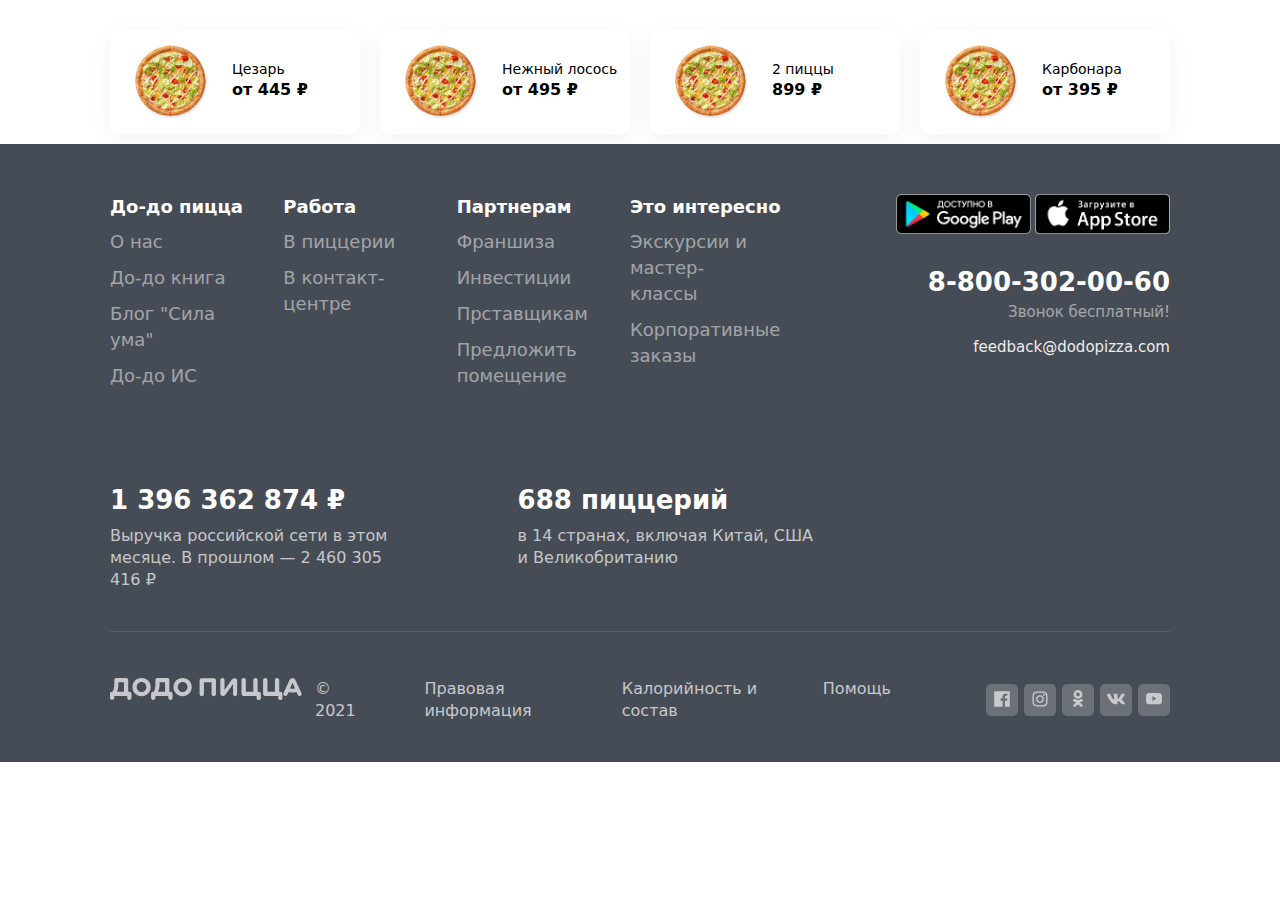
==== index.html @ 7f2f7909 "header menu list" ====
<!DOCTYPE html>
<html lang="en">
  <head>
    <meta charset="utf-8" />
    <meta name="viewport" content="width=device-width, initial-scale=1.0" />
    <title>title</title>
    <link rel="preconnect" href="https://fonts.googleapis.com" />
    <link rel="preconnect" href="https://fonts.gstatic.com" crossorigin />
    <link
      href="https://fonts.googleapis.com/css2?family=Nunito:wght@400;600;700&display=swap"
      rel="stylesheet"
    />
    <link rel="stylesheet" href="index.css" />
  </head>
  <header>
    <div class="container">
      <div class="header__menu-box">
      <nav class="header__menu / header-menu">

          <button type="button" class="header-menu__button">
            <img src="img/header-list-pizza.png" class="header-menu__pizza" alt="pizza">
            <div class="header-menu__items">
              <div class="header-menu__items__name">Цезарь</div>
              <div class="header-menu__items__price">от 445 ₽</div>
            </div>
          </button>

          <button type="button" class="header-menu__button">
            <img src="img/header-list-pizza.png" class="header-menu__pizza" alt="pizza">
            <div class="header-menu__items">
              <div class="header-menu__items__name">Нежный лосось</div>
            <div class="header-menu__items__price">от 495 ₽</div>
          </div>
          </button>

          <button type="button" class="header-menu__button">
            <img src="img/header-list-pizza.png" class="header-menu__pizza" alt="pizza">
            <div class="header-menu__items">
              <div class="header-menu__items__name"> 2 пиццы</div>
              <div class="header-menu__items__price"> 899 ₽</div>
             </div>
          </button>

          <button type="button" class="header-menu__button">
            <img src="img/header-list-pizza.png" class="header-menu__pizza" alt="pizza">
            <div class="header-menu__items">
              <div class="header-menu__items__name">Карбонара</div>
              <div class="header-menu__items__price">от 395 ₽</div>
            </div>
          </button>

      </div>
    </div>
    </div>
  </header>

  <footer class="footer">
    <div class="container">
      <div class="footer__menu-box">

        <nav class="footer__menu / footer-menu">
          <div class="footer-menu__description">
            <h4 class="footer-menu__name">До-до пицца</h4>
            <ul class="footer-menu__list">
              <li class="footer-list__opt">
                <a href="#" class="footer-menu__link">О нас</a>
              </li>

              <li class="footer-list__opt">
                <a href="#" class="footer-menu__link">До-до книга</a>
              </li>

              <li class="footer-list__opt">
                <a href="#" class="footer-menu__link">Блог "Сила ума"</a>
              </li>

              <li class="footer-list__opt">
                <a href="#" class="footer-menu__link">До-до ИС</a>
              </li>
            </ul>
          </div>
          <div class="footer-menu__description">
            <h4 class="footer-menu__name">Работа</h4>
            <ul class="footer-menu__list">
              <li class="footer-list__opt">
                <a href="#" class="footer-menu__link">В пиццерии</a>
              </li>
              <li class="footer-list__opt">
                <a href="#" class="footer-menu__link">В контакт-центре</a>
              </li>
            </ul>
          </div>

          <div class="footer-menu__description">
            <h4 class="footer-menu__name">Партнерам</h4>
            <ul class="footer-menu__list">
              <li class="footer-list__opt">
                <a href="#" class="footer-menu__link">Франшиза</a>
              </li>
              <li class="footer-list__opt">
                <a href="#" class="footer-menu__link">Инвестиции</a>
              </li>
              <li class="footer-list__opt">
                <a href="#" class="footer-menu__link">Прставщикам</a>
              </li>
              <li class="footer-list__opt">
                <a href="#" class="footer-menu__link">Предложить помещение</a>
              </li>
            </ul>
          </div>

          <div class="footer-menu__description">
            <h4 class="footer-menu__name">Это интересно</h4>
            <ul class="footer-menu__list">
              <li class="footer-list__opt">
                <a href="#" class="footer-menu__link"
                  >Экскурсии и мастер-классы</a
                >
              </li>
              <li class="footer-list__opt">
                <a href="#" class="footer-menu__link">Корпоративные заказы</a>
              </li>
            </ul>
          </div>
        </nav>

        <!--contacts sancho-->

        <div class="footer__contacts / footer-contacts">
          <div class="footer-contacts__img__container">
            <a
              href="https://apps.apple.com/ru/app/додо-пицца-доставка-пиццы/id894649641"
              target="_blank"
              ><img class="footer-contacts__img" src="img/google-store.png"
            /></a>
            <a
              href="https://play.google.com/store/apps/details?id=ru.dodopizza.app&hl=ru&gl=RU"
              target="_blank"
              ><img class="footer-contacts__img" src="img/app-store.png"
            /></a>
          </div>
          <a class="footer-contacts__number" href="tel:+88003020060"
            >8-800-302-00-60</a
          ><br />
          <p class="footer-contacts__call">Звонок бесплатный!</p>
          <a class="footer-contacts__mail" href="feedback@dodopizza.com"
            >feedback@dodopizza.com</a
          >
        </div>
      </div>

      <!--contacts Aleksander-->

      <div class="footer__info / footer-info">
        <div class="footer-total">
          <h3 class="footer-total__item">1 396 362 874 ₽</h3>
          <p class="footer-total__text">
            Выручка российской сети в этом месяце. В прошлом — 2 460 305 416 ₽
          </p>
        </div>

        <div class="footer-total">
          <h3 class="footer-total__item">688 пиццерий</h3>
          <p class="footer-total__text">
            в 14 странах, включая Китай, США и Великобританию
          </p>
        </div>
      </div>

      <!--contacts Anatolyi-->
      <div class="footer__copy / footer-copy">
        <div class="footer-copy__logo">
          <div class="footer-copy__img">
            <img src="img/logo-dodo.svg" alt="ДОДО ПИЦЦА" />
          </div>
          <p class="footer-copy__year">&copy; 2021</p>
        </div>
        <div class="footer-copy__info">
          <a href="#" class="footer-copy__text">Правовая информация</a>
          <a href="#" class="footer-copy__text">Калорийность и состав</a>
          <a href="#" class="footer-copy__text">Помощь</a>
        </div>
        <div class="footer-copy__socialLinks">
          <div class="footer-copy__social">
            <a href="#"><img src="img/icon-facebook_.svg" alt="fb" /></a>
          </div>
          <div class="footer-copy__social">
            <a class="link" href="#"
              ><img src="img/icon-instagram.svg" alt="Instagram"
            /></a>
          </div>
          <div class="footer-copy__social">
            <a href="#"><img src="img/icon-odnoklassniki.svg" alt="OK" /></a>
          </div>
          <div class="footer-copy__social">
            <a href="#"><img src="img/icon-vk.svg" alt="VK" /></a>
          </div>
          <div class="footer-copy__social">
            <a href="#"><img src="img/icon-youtube.svg" alt="youtube" /></a>
          </div>
        </div>
      </div>
    </div>
  </footer>
</html>
---- index.css ----
@import "base.css";
@import "normalize.css";
@import "footer/footer.css";
@import "header/header-list.css";
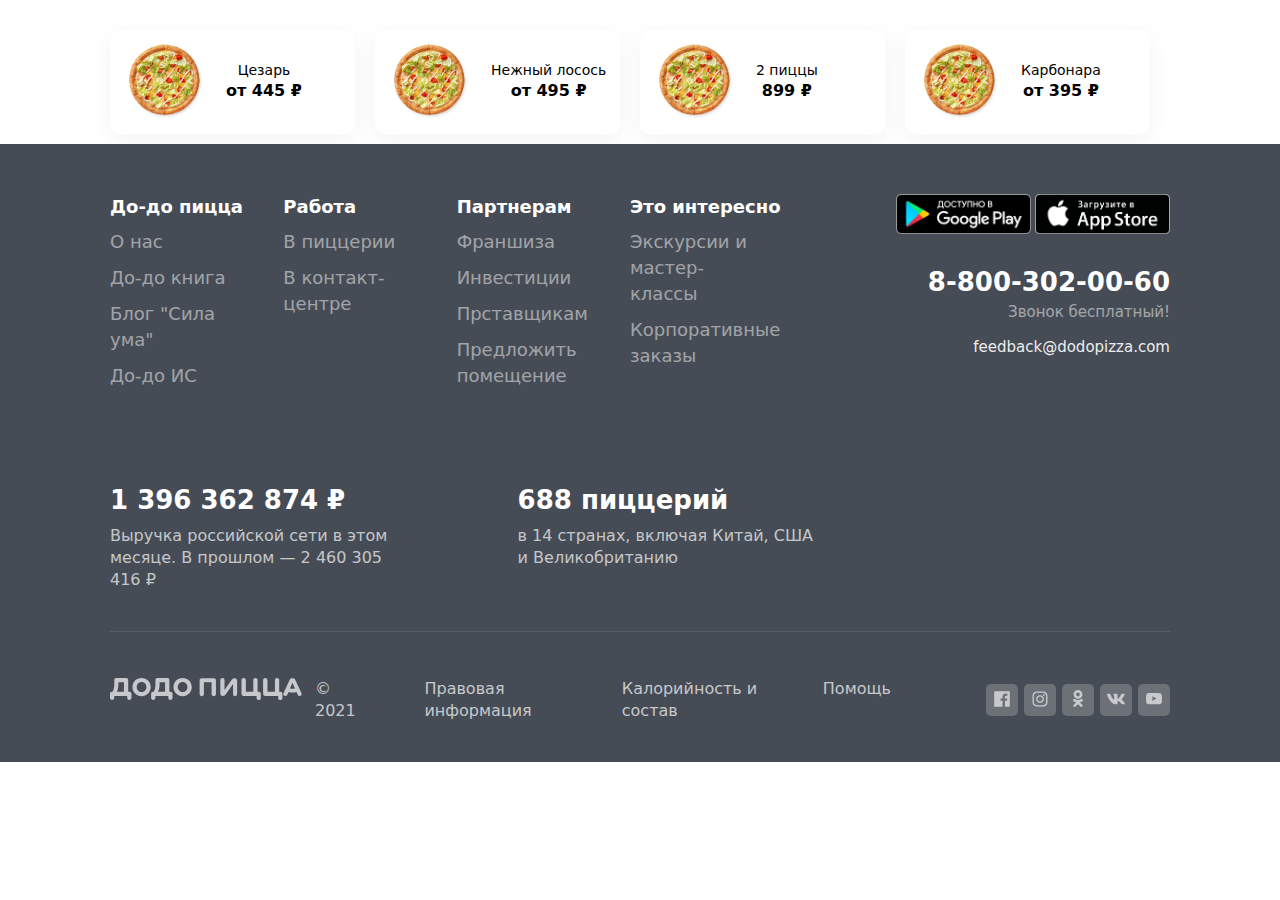
==== commit eb0cb1d8: "fixe recommendations" ====
--- a/index.html
+++ b/index.html
@@ -14,38 +14,38 @@
   </head>
   <header>
     <div class="container">
-      <div class="header__menu-box">
-      <nav class="header__menu / header-menu">
-
-          <button type="button" class="header-menu__button">
-            <img src="img/header-list-pizza.png" class="header-menu__pizza" alt="pizza">
-            <div class="header-menu__items">
-              <div class="header-menu__items__name">Цезарь</div>
-              <div class="header-menu__items__price">от 445 ₽</div>
+      <div class="recommendation-box">
+      <nav class="recommendation__menu / recommendation-menu">
+
+          <button type="button" class="recommendation-menu__button">
+            <img src="img/header-list-pizza.png" class="recommendation-menu__pizza" alt="pizza">
+            <div class="recommendation-menu__items">
+              <div class="recommendation-menu__items__name">Цезарь</div>
+              <div class="recommendation-menu__items__price">от 445 ₽</div>
             </div>
           </button>
 
-          <button type="button" class="header-menu__button">
-            <img src="img/header-list-pizza.png" class="header-menu__pizza" alt="pizza">
-            <div class="header-menu__items">
-              <div class="header-menu__items__name">Нежный лосось</div>
-            <div class="header-menu__items__price">от 495 ₽</div>
-          </div>
-          </button>
-
-          <button type="button" class="header-menu__button">
-            <img src="img/header-list-pizza.png" class="header-menu__pizza" alt="pizza">
-            <div class="header-menu__items">
-              <div class="header-menu__items__name"> 2 пиццы</div>
-              <div class="header-menu__items__price"> 899 ₽</div>
+          <button type="button" class="recommendation-menu__button">
+            <img src="img/header-list-pizza.png" class="recommendation-menu__pizza" alt="pizza">
+            <div class="recommendation-menu__items">
+              <div class="recommendation-menu__items__name">Нежный лосось</div>
+            <div class="recommendation-menu__items__price">от 495 ₽</div>
+          </div>
+          </button>
+
+          <button type="button" class="recommendation-menu__button">
+            <img src="img/header-list-pizza.png" class="recommendation-menu__pizza" alt="pizza">
+            <div class="recommendation-menu__items">
+              <div class="recommendation-menu__items__name"> 2 пиццы</div>
+              <div class="recommendation-menu__items__price"> 899 ₽</div>
              </div>
           </button>
 
-          <button type="button" class="header-menu__button">
-            <img src="img/header-list-pizza.png" class="header-menu__pizza" alt="pizza">
-            <div class="header-menu__items">
-              <div class="header-menu__items__name">Карбонара</div>
-              <div class="header-menu__items__price">от 395 ₽</div>
+          <button type="button" class="recommendation-menu__button">
+            <img src="img/header-list-pizza.png" class="recommendation-menu__pizza" alt="pizza">
+            <div class="recommendation-menu__items">
+              <div class="recommendation-menu__items__name">Карбонара</div>
+              <div class="recommendation-menu__items__price">от 395 ₽</div>
             </div>
           </button>
 
--- a/index.css
+++ b/index.css
@@ -1,4 +1,4 @@
 @import "base.css";
 @import "normalize.css";
 @import "footer/footer.css";
-@import "header/header-list.css";
+@import "recommendation/recommendation-list.css";
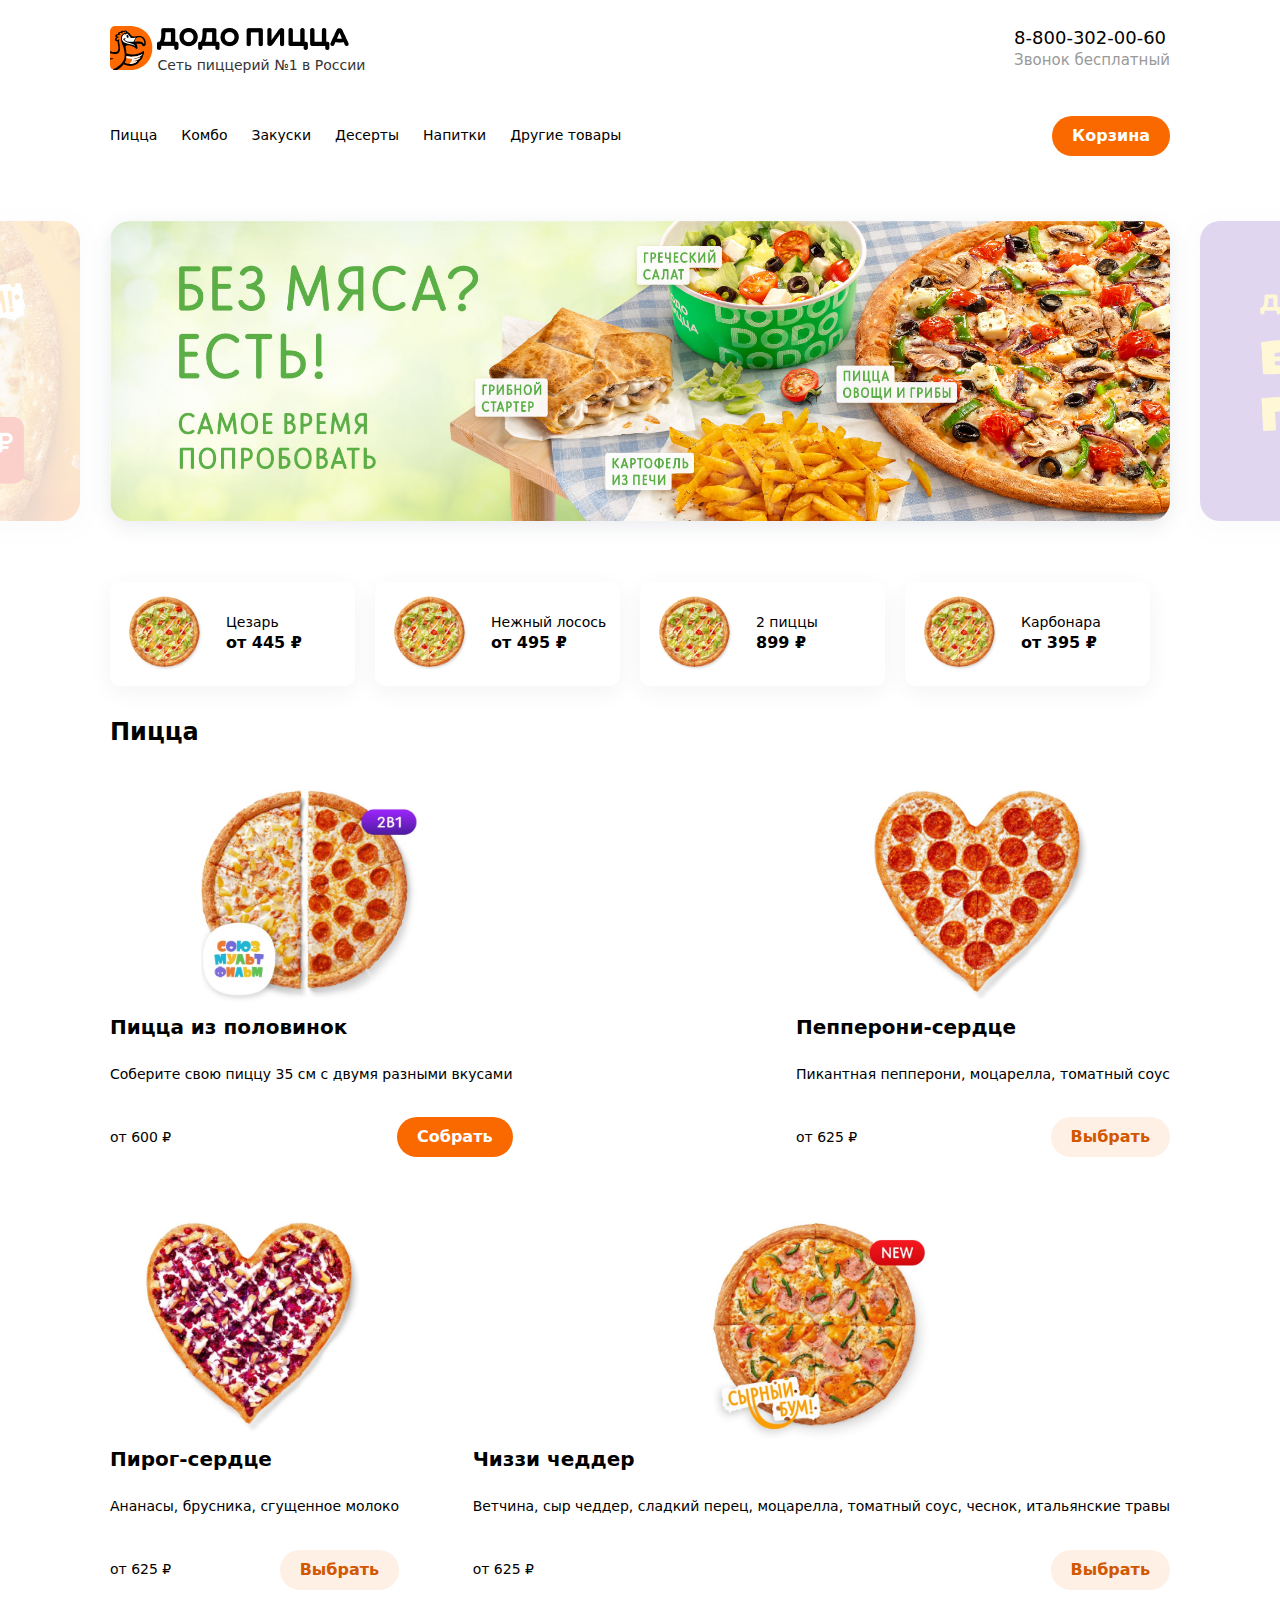
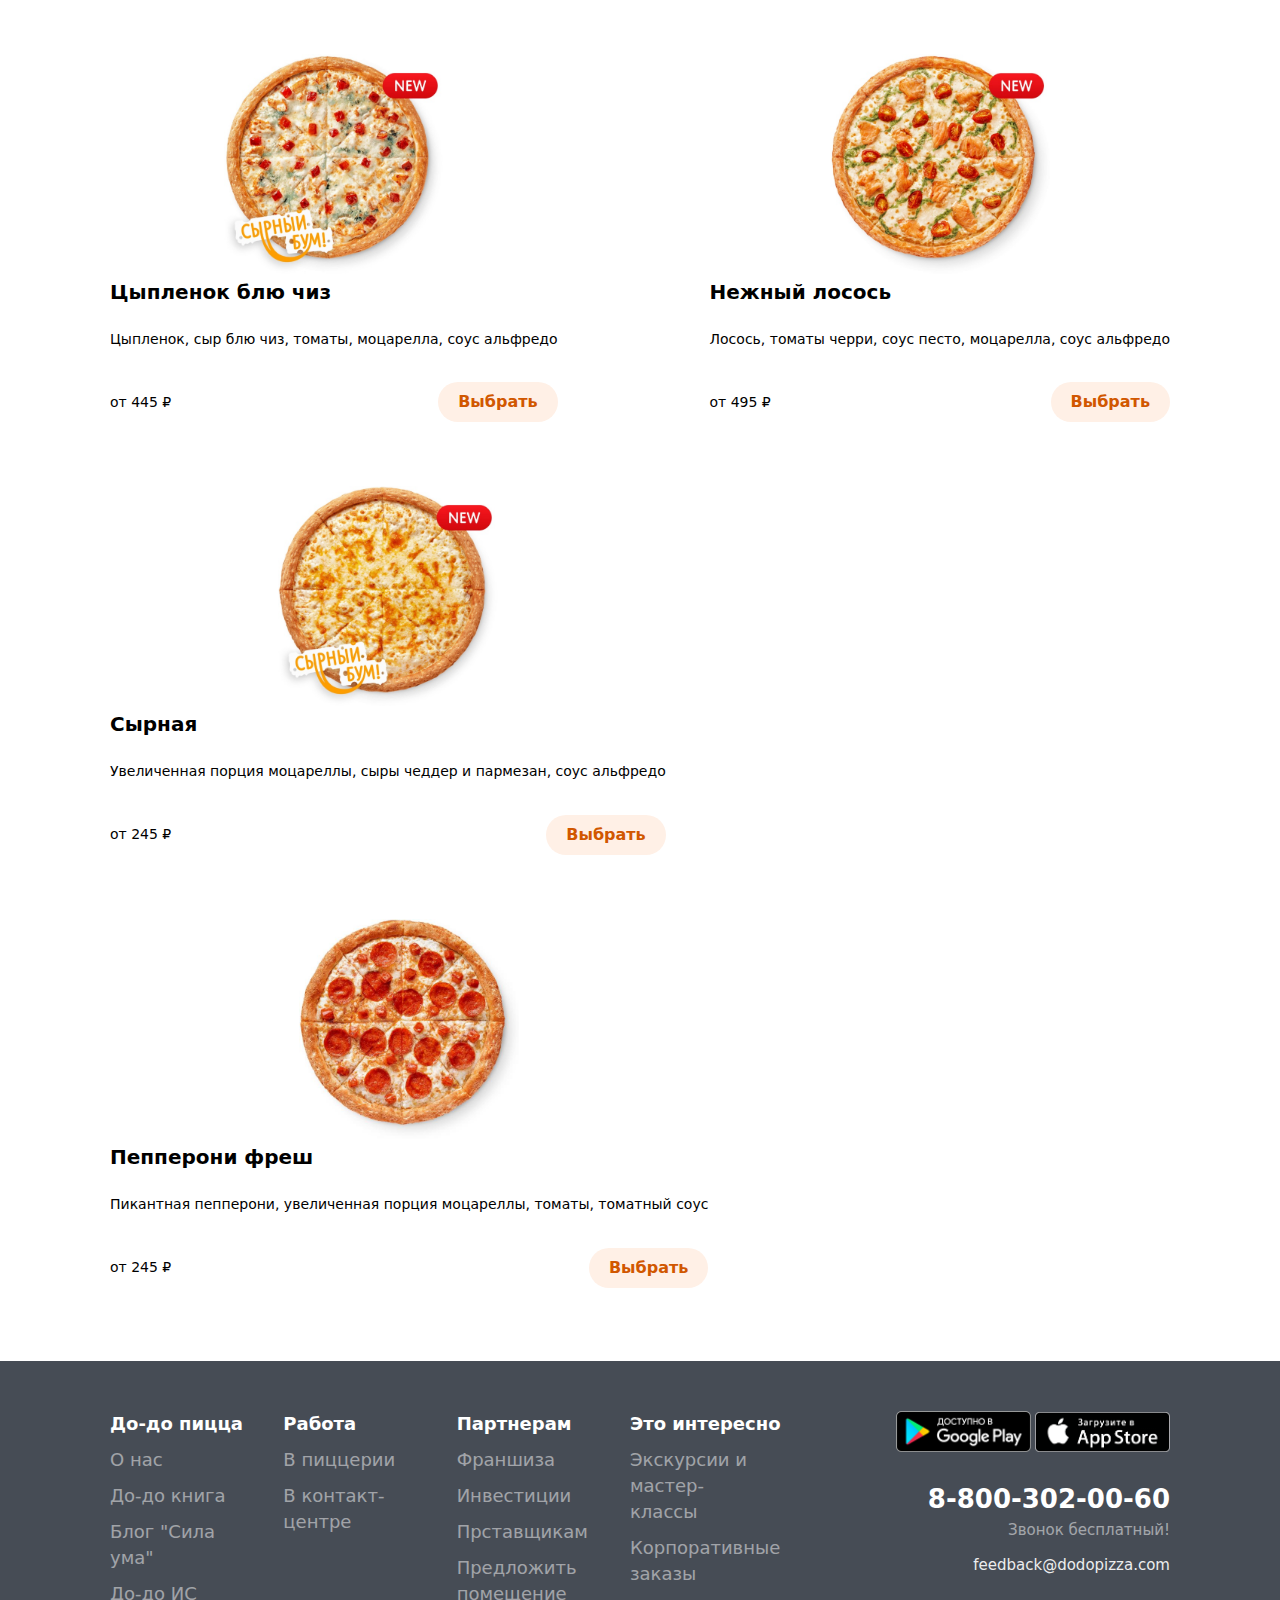
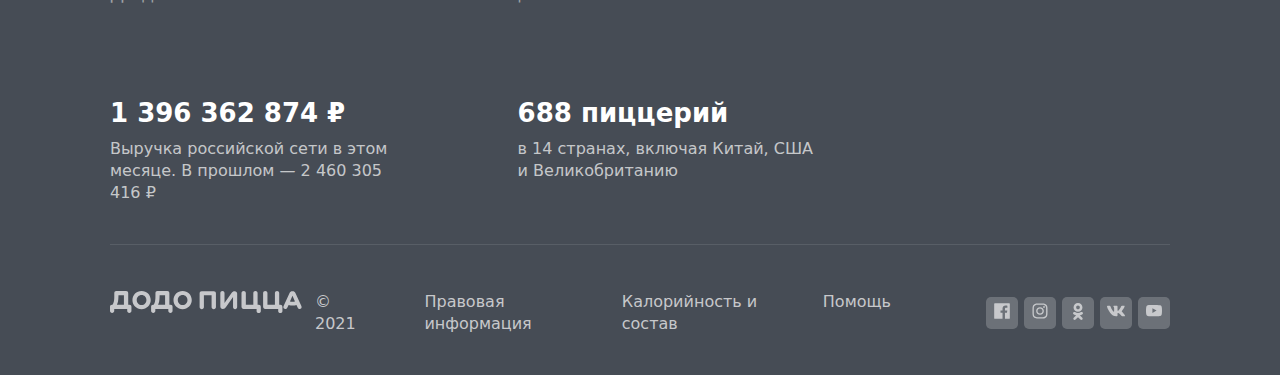
==== commit 22c9e47e: "correct mistakes" ====
--- a/index.html
+++ b/index.html
@@ -12,47 +12,226 @@
     />
     <link rel="stylesheet" href="index.css" />
   </head>
-  <header>
+
+  <!--Aleksandr-->
+
+  <header class="header">
     <div class="container">
-      <div class="recommendation-box">
-      <nav class="recommendation__menu / recommendation-menu">
-
-          <button type="button" class="recommendation-menu__button">
-            <img src="img/header-list-pizza.png" class="recommendation-menu__pizza" alt="pizza">
-            <div class="recommendation-menu__items">
-              <div class="recommendation-menu__items__name">Цезарь</div>
-              <div class="recommendation-menu__items__price">от 445 ₽</div>
+      <div class="header-top">
+        <div class="header-top__left">
+          <img class="header-top__logo" src="img/header-logo-img.svg" />
+          <div class="header-top__text">
+            <img
+                    class="header-top__text__logo"
+                    src="img/header-logo-text.png"/>
+
+            <p class="header-top__text__text">Сеть пиццерий №1 в России</p>
+          </div>
+        </div>
+        <div class="header-top-right">
+          <a class="header-top__number" href="tel:+88003020060"
+          >8-800-302-00-60</a
+          ><br />
+          <p class="header-top__call">Звонок бесплатный</p>
+        </div>
+      </div>
+      <div class="header-menu">
+        <ul class="header-menu__list">
+          <li class="header-menu__item">
+            <a href="#" class="header-menu__link">Пицца</a>
+          </li>
+          <li class="header-menu__item">
+            <a href="#" class="header-menu__link">Комбо</a>
+          </li>
+          <li class="header-menu__item">
+            <a href="#" class="header-menu__link">Закуски</a>
+          </li>
+          <li class="header-menu__item">
+            <a href="#" class="header-menu__link">Десерты</a>
+          </li>
+          <li class="header-menu__item">
+            <a href="#" class="header-menu__link">Напитки</a>
+          </li>
+          <li class="header-menu__item">
+            <a href="#" class="header-menu__link">Другие товары</a>
+          </li>
+        </ul>
+        <button class="button">Корзина</button>
+      </div>
+    </div>
+    </div>
+  </header>
+
+  <!--Sancho-->
+
+  <main>
+    <div class="slider-box">
+      <div class="container">
+        <ul class="slider">
+          <li class="slider__item slider__item_1">
+            <img class="slider__img" src="./img/slide-left.png" />
+          </li>
+          <li class="slider__item slider__item_2">
+            <img class="slider__img" src="./img/slide-central.png" />
+          </li>
+          <li class="slider__item slider__item_3">
+            <img class="slider__img" src="./img/slide-reght.png" />
+          </li>
+        </ul>
+      </div>
+    </div>
+  </main>
+
+  <!--mine-->
+
+    <div class="container">
+      <nav class="recommendation__list / recommendation-list">
+
+          <button type="button" class="recommendation">
+            <img src="img/header-list-pizza.png" class="recommendation__pizza" alt="pizza">
+            <div class="recommendation__items">
+              <div class="recommendation__items-name">Цезарь</div>
+              <div class="recommendation__items-price">от 445 ₽</div>
             </div>
           </button>
 
-          <button type="button" class="recommendation-menu__button">
-            <img src="img/header-list-pizza.png" class="recommendation-menu__pizza" alt="pizza">
-            <div class="recommendation-menu__items">
-              <div class="recommendation-menu__items__name">Нежный лосось</div>
-            <div class="recommendation-menu__items__price">от 495 ₽</div>
+          <button type="button" class="recommendation">
+            <img src="img/header-list-pizza.png" class="recommendation__pizza" alt="pizza">
+            <div class="recommendation__items">
+              <div class="recommendation__items-name">Нежный лосось</div>
+            <div class="recommendation__items-price">от 495 ₽</div>
           </div>
           </button>
 
-          <button type="button" class="recommendation-menu__button">
-            <img src="img/header-list-pizza.png" class="recommendation-menu__pizza" alt="pizza">
-            <div class="recommendation-menu__items">
-              <div class="recommendation-menu__items__name"> 2 пиццы</div>
-              <div class="recommendation-menu__items__price"> 899 ₽</div>
+          <button type="button" class="recommendation">
+            <img src="img/header-list-pizza.png" class="recommendation__pizza" alt="pizza">
+            <div class="recommendation__items">
+              <div class="recommendation__items-name"> 2 пиццы</div>
+              <div class="recommendation__items-price"> 899 ₽</div>
              </div>
           </button>
 
-          <button type="button" class="recommendation-menu__button">
-            <img src="img/header-list-pizza.png" class="recommendation-menu__pizza" alt="pizza">
-            <div class="recommendation-menu__items">
-              <div class="recommendation-menu__items__name">Карбонара</div>
-              <div class="recommendation-menu__items__price">от 395 ₽</div>
+          <button type="button" class="recommendation">
+            <img src="img/header-list-pizza.png" class="recommendation__pizza" alt="pizza">
+            <div class="recommendation__items">
+              <div class="recommendation__items-name">Карбонара</div>
+              <div class="recommendation__items-price">от 395 ₽</div>
             </div>
           </button>
 
-      </div>
-    </div>
-    </div>
-  </header>
+      </nav>
+
+
+  <!--Anatolyi PIZZA-->
+
+  <section class="products">
+      <h2 class="product-title">Пицца</h2>
+      <div class="product-wraper">
+        <div class="product">
+          <div class="product__img">
+            <img class="product__pic" src="img/icon-firstpizza.png" width="220" height="220" alt="">
+          </div>
+          <h3 class="product__title">Пицца из половинок</h3>
+          <p class="product__subtitle">Соберите свою пиццу 35 см с двумя разными вкусами</p>
+          <div class="product__info">
+            <p class="product__price">от 600 ₽</p>
+            <button class="button" type="submit">Собрать</button>
+          </div>
+        </div>
+
+        <div class="product">
+          <div class="product__img">
+            <img class="product__pic" src="img/icon-secondpizza.png" width="220" height="220" alt="">
+          </div>
+          <h3 class="product__title">Пепперони-сердце</h3>
+          <p class="product__subtitle">Пикантная пепперони, моцарелла, томатный соус</p>
+          <div class="product__info">
+            <p class="product__price">от 625 ₽</p>
+            <button class="button pizza_collect" type="submit">Выбрать</button>
+          </div>
+        </div>
+
+        <div class="product">
+          <div class="product__img">
+            <img class="product__pic" src="img/icon-thirdpizza.png" width="220" height="220" alt="">
+          </div>
+          <h3 class="product__title">Пирог-сердце</h3>
+          <p class="product__subtitle">Ананасы, брусника, сгущенное молоко</p>
+          <div class="product__info">
+            <p class="product__price">от 625 ₽</p>
+            <button class="button pizza_collect" type="submit">Выбрать</button>
+          </div>
+        </div>
+
+        <div class="product">
+          <div class="product__img">
+            <img class="product__pic" src="img/icon-fourthpizza.png" width="220" height="220" alt="">
+          </div>
+          <h3 class="product__title">Чиззи чеддер</h3>
+          <p class="product__subtitle">Ветчина, сыр чеддер, сладкий перец, моцарелла, томатный соус, чеснок, итальянские травы</p>
+          <div class="product__info">
+            <p class="product__price">от 625 ₽</p>
+            <button class="button pizza_collect" type="submit">Выбрать</button>
+          </div>
+        </div>
+
+        <div class="product">
+          <div class="product__img">
+            <img class="product__pic" src="img/icon-fivespizza.png" width="220" height="220" alt="">
+          </div>
+          <h3 class="product__title">Цыпленок блю чиз</h3>
+          <p class="product__subtitle">Цыпленок, сыр блю чиз, томаты, моцарелла, соус альфредо</p>
+          <div class="product__info">
+            <p class="product__price">от 445 ₽</p>
+            <button class="button pizza_collect" type="submit">Выбрать</button>
+          </div>
+        </div>
+
+        <div class="product">
+          <div class="product__img">
+            <img class="product__pic" src="img/icon-sixpizza.png" width="220" height="220" alt="">
+          </div>
+          <h3 class="product__title">Нежный лосось</h3>
+          <p class="product__subtitle">Лосось, томаты черри, соус песто, моцарелла, соус альфредо</p>
+          <div class="product__info">
+            <p class="product__price">от 495 ₽</p>
+            <button class="button pizza_collect" type="submit">Выбрать</button>
+          </div>
+        </div>
+
+        <div class="product">
+          <div class="product__img">
+            <img class="product__pic" src="img/icon-sevenpizza.png" width="220" height="220" alt="">
+          </div>
+          <h3 class="product__title">Сырная</h3>
+          <p class="product__subtitle">Увеличенная порция моцареллы, сыры чеддер и пармезан, соус альфредо</p>
+          <div class="product__info">
+            <p class="product__price">от 245 ₽</p>
+            <button class="button pizza_collect" type="submit">Выбрать</button>
+          </div>
+        </div>
+
+        <div class="product">
+          <div class="product__img">
+            <img class="product__pic" src="img/icon-eightpizza.png" width="220" height="220" alt="">
+          </div>
+          <h3 class="product__title">Пепперони фреш</h3>
+          <p class="product__subtitle">Пикантная пепперони, увеличенная порция моцареллы, томаты, томатный соус</p>
+          <div class="product__info">
+            <p class="product__price">от 245 ₽</p>
+            <button class="button pizza_collect" type="submit">Выбрать</button>
+          </div>
+        </div>
+
+      </div>
+    </div>
+  </section>
+    </div>
+
+
+
+
+
 
   <footer class="footer">
     <div class="container">
--- a/index.css
+++ b/index.css
@@ -1,4 +1,8 @@
 @import "base.css";
 @import "normalize.css";
 @import "footer/footer.css";
-@import "recommendation/recommendation-list.css";
+@import "header-sliders-recom-prod/recommendation-list.css";
+@import "header-sliders-recom-prod/header.css";
+@import "header-sliders-recom-prod/header-menu.css";
+@import "header-sliders-recom-prod/product.css";
+@import "header-sliders-recom-prod/slider.css";
